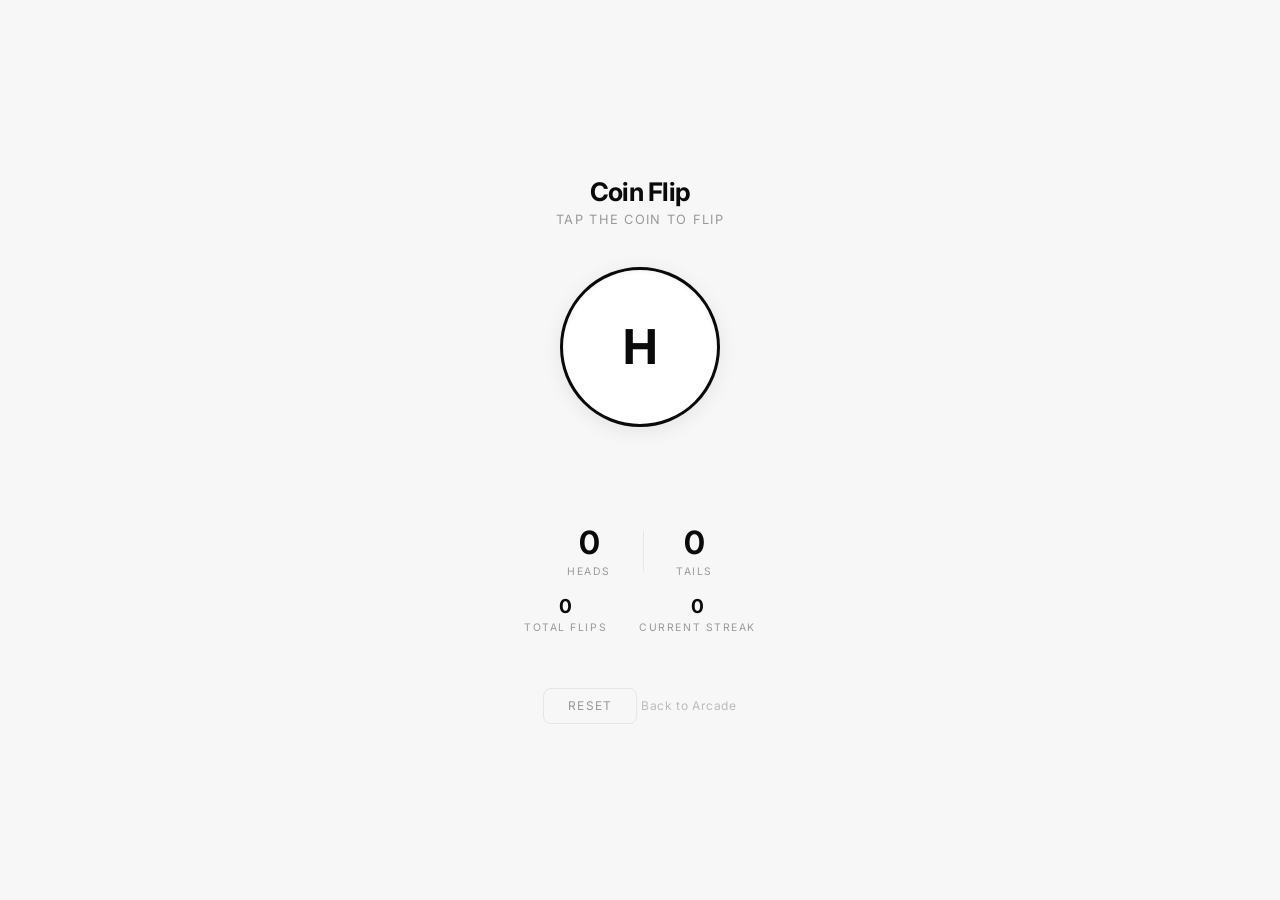
==== 11-coin-flip/index.html @ 0f212e0f "feat: add coin flip game, translate everything to English" ====
<!DOCTYPE html>
<html lang="en">
<head>
    <meta charset="UTF-8">
    <meta name="viewport" content="width=device-width, initial-scale=1.0">
    <meta name="apple-mobile-web-app-capable" content="yes">
    <meta name="apple-mobile-web-app-status-bar-style" content="default">
    <title>Coin Flip</title>
    <link rel="stylesheet" href="style.css">
</head>
<body>
    <div class="container">
        <h1>Coin Flip</h1>
        <p class="subtitle">Tap the coin to flip</p>

        <div class="coin-wrapper">
            <div class="coin" id="coin">
                <div class="coin-face coin-heads">H</div>
                <div class="coin-face coin-tails">T</div>
            </div>
        </div>

        <div class="result" id="result"></div>

        <div class="stats">
            <div class="stat">
                <div class="stat-value" id="headsCount">0</div>
                <div class="stat-label">Heads</div>
            </div>
            <div class="stat">
                <div class="stat-divider"></div>
            </div>
            <div class="stat">
                <div class="stat-value" id="tailsCount">0</div>
                <div class="stat-label">Tails</div>
            </div>
        </div>

        <div class="stats secondary">
            <div class="stat">
                <div class="stat-value small" id="totalFlips">0</div>
                <div class="stat-label">Total Flips</div>
            </div>
            <div class="stat">
                <div class="stat-value small" id="streak">0</div>
                <div class="stat-label">Current Streak</div>
            </div>
        </div>

        <button class="reset-btn" id="resetBtn">Reset</button>

        <a class="back-link" href="../">Back to Arcade</a>
    </div>
    <script src="game.js"></script>
</body>
</html>
---- 11-coin-flip/style.css ----
@import url('https://fonts.googleapis.com/css2?family=Inter:wght@400;500;600;700&display=swap');

* { margin: 0; padding: 0; box-sizing: border-box; }

body {
    font-family: 'Inter', -apple-system, sans-serif;
    background: #f7f7f7;
    color: #0a0a0a;
    min-height: 100vh;
    display: flex;
    align-items: center;
    justify-content: center;
    -webkit-tap-highlight-color: transparent;
    user-select: none;
}

.container {
    text-align: center;
    padding: 2rem 1.5rem;
    width: 100%;
    max-width: 400px;
}

h1 {
    font-size: 1.6rem;
    font-weight: 700;
    letter-spacing: -0.03em;
    color: #0a0a0a;
}

.subtitle {
    font-size: 0.8rem;
    color: #999;
    letter-spacing: 0.1em;
    text-transform: uppercase;
    margin-top: 0.3rem;
    margin-bottom: 2.5rem;
}

/* Coin */
.coin-wrapper {
    perspective: 800px;
    margin: 0 auto 2rem;
    width: 160px;
    height: 160px;
    cursor: pointer;
}

.coin {
    width: 160px;
    height: 160px;
    position: relative;
    transform-style: preserve-3d;
    transition: transform 0.1s;
}

.coin.flipping {
    animation: coinFlip 0.8s ease-out forwards;
}

.coin.flipping-tails {
    animation: coinFlipTails 0.8s ease-out forwards;
}

.coin-face {
    position: absolute;
    width: 100%;
    height: 100%;
    border-radius: 50%;
    display: flex;
    align-items: center;
    justify-content: center;
    font-size: 3rem;
    font-weight: 700;
    backface-visibility: hidden;
    border: 3px solid #0a0a0a;
}

.coin-heads {
    background: #ffffff;
    color: #0a0a0a;
    box-shadow:
        0 4px 20px rgba(0,0,0,0.08),
        inset 0 2px 4px rgba(0,0,0,0.04);
}

.coin-tails {
    background: #0a0a0a;
    color: #f7f7f7;
    transform: rotateY(180deg);
    box-shadow:
        0 4px 20px rgba(0,0,0,0.15);
}

@keyframes coinFlip {
    0%   { transform: rotateY(0deg) scale(1); }
    25%  { transform: rotateY(900deg) scale(1.1) translateY(-30px); }
    50%  { transform: rotateY(1440deg) scale(1.05) translateY(-15px); }
    100% { transform: rotateY(1800deg) scale(1) translateY(0); }
}

@keyframes coinFlipTails {
    0%   { transform: rotateY(0deg) scale(1); }
    25%  { transform: rotateY(900deg) scale(1.1) translateY(-30px); }
    50%  { transform: rotateY(1440deg) scale(1.05) translateY(-15px); }
    100% { transform: rotateY(1980deg) scale(1) translateY(0); }
}

/* Result text */
.result {
    font-size: 1.2rem;
    font-weight: 700;
    height: 2rem;
    letter-spacing: -0.02em;
    color: #0a0a0a;
    margin-bottom: 2rem;
    opacity: 0;
    transition: opacity 0.3s;
}

.result.show {
    opacity: 1;
}

/* Stats */
.stats {
    display: flex;
    justify-content: center;
    align-items: center;
    gap: 2rem;
    margin-bottom: 1rem;
}

.stats.secondary {
    margin-bottom: 2rem;
}

.stat { text-align: center; }

.stat-value {
    font-size: 2rem;
    font-weight: 700;
    color: #0a0a0a;
}

.stat-value.small {
    font-size: 1.2rem;
}

.stat-label {
    font-size: 0.65rem;
    color: #999;
    text-transform: uppercase;
    letter-spacing: 0.15em;
    margin-top: 0.2rem;
}

.stat-divider {
    width: 1px;
    height: 40px;
    background: #e6e6e6;
}

/* Reset button */
.reset-btn {
    background: none;
    border: 1px solid #e6e6e6;
    color: #999;
    font-family: 'Inter', sans-serif;
    font-size: 0.75rem;
    letter-spacing: 0.1em;
    text-transform: uppercase;
    padding: 0.6rem 1.5rem;
    border-radius: 8px;
    cursor: pointer;
    transition: all 0.2s;
}

.reset-btn:hover {
    border-color: #0a0a0a;
    color: #0a0a0a;
}

/* Back link */
.back-link {
    display: inline-block;
    margin-top: 2rem;
    font-size: 0.75rem;
    color: #bbb;
    text-decoration: none;
    letter-spacing: 0.05em;
    transition: color 0.2s;
}

.back-link:hover {
    color: #0a0a0a;
}

/* Shake animation for streaks */
@keyframes shake {
    0%, 100% { transform: translateX(0); }
    25% { transform: translateX(-3px); }
    75% { transform: translateX(3px); }
}

.streak-pop {
    animation: shake 0.3s ease;
}
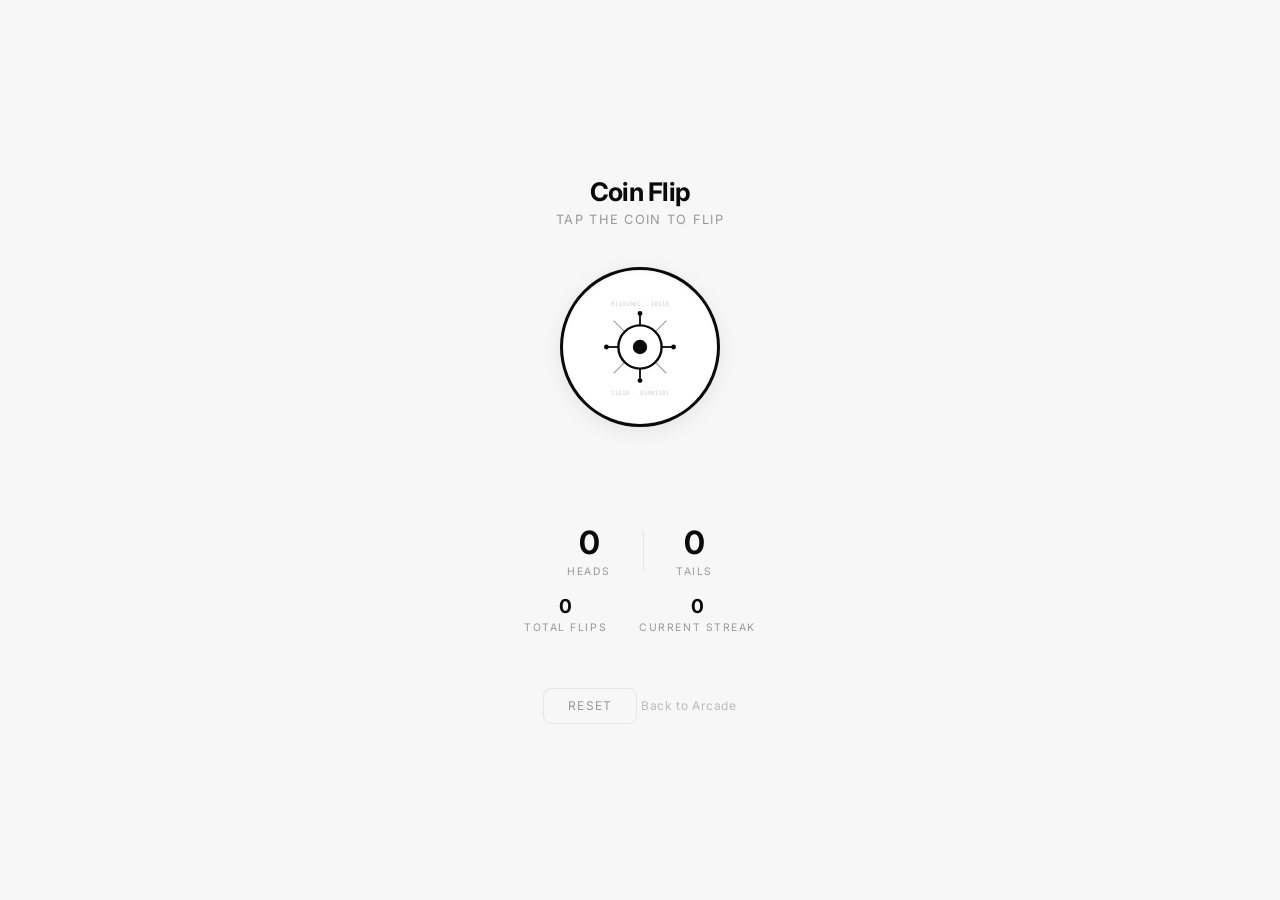
==== commit 213f4ecc: "feat: tech circuit & hexagon SVG symbols on coin faces" ====
--- a/11-coin-flip/index.html
+++ b/11-coin-flip/index.html
@@ -15,8 +15,51 @@
 
         <div class="coin-wrapper">
             <div class="coin" id="coin">
-                <div class="coin-face coin-heads">H</div>
-                <div class="coin-face coin-tails">T</div>
+                <div class="coin-face coin-heads">
+                    <svg class="coin-icon" viewBox="0 0 100 100" fill="none" xmlns="http://www.w3.org/2000/svg">
+                        <!-- Binary ring -->
+                        <text x="50" y="16" text-anchor="middle" font-size="5" fill="#d0d0d0" font-family="monospace">01101001 · 10110</text>
+                        <text x="50" y="90" text-anchor="middle" font-size="5" fill="#d0d0d0" font-family="monospace">11010 · 01001101</text>
+                        <!-- Circuit node -->
+                        <circle cx="50" cy="50" r="18" stroke="#0a0a0a" stroke-width="2" fill="none"/>
+                        <circle cx="50" cy="50" r="6" fill="#0a0a0a"/>
+                        <!-- Circuit lines -->
+                        <line x1="50" y1="32" x2="50" y2="22" stroke="#0a0a0a" stroke-width="1.5"/>
+                        <line x1="50" y1="68" x2="50" y2="78" stroke="#0a0a0a" stroke-width="1.5"/>
+                        <line x1="32" y1="50" x2="22" y2="50" stroke="#0a0a0a" stroke-width="1.5"/>
+                        <line x1="68" y1="50" x2="78" y2="50" stroke="#0a0a0a" stroke-width="1.5"/>
+                        <!-- Corner nodes -->
+                        <circle cx="50" cy="22" r="2" fill="#0a0a0a"/>
+                        <circle cx="50" cy="78" r="2" fill="#0a0a0a"/>
+                        <circle cx="22" cy="50" r="2" fill="#0a0a0a"/>
+                        <circle cx="78" cy="50" r="2" fill="#0a0a0a"/>
+                        <!-- Diagonal lines -->
+                        <line x1="37" y1="37" x2="28" y2="28" stroke="#0a0a0a" stroke-width="1" opacity="0.4"/>
+                        <line x1="63" y1="37" x2="72" y2="28" stroke="#0a0a0a" stroke-width="1" opacity="0.4"/>
+                        <line x1="37" y1="63" x2="28" y2="72" stroke="#0a0a0a" stroke-width="1" opacity="0.4"/>
+                        <line x1="63" y1="63" x2="72" y2="72" stroke="#0a0a0a" stroke-width="1" opacity="0.4"/>
+                    </svg>
+                </div>
+                <div class="coin-face coin-tails">
+                    <svg class="coin-icon" viewBox="0 0 100 100" fill="none" xmlns="http://www.w3.org/2000/svg">
+                        <!-- Binary ring -->
+                        <text x="50" y="16" text-anchor="middle" font-size="5" fill="#333" font-family="monospace">10010110 · 01101</text>
+                        <text x="50" y="90" text-anchor="middle" font-size="5" fill="#333" font-family="monospace">01011 · 10110010</text>
+                        <!-- Hexagon -->
+                        <polygon points="50,28 69,39 69,61 50,72 31,61 31,39" stroke="#f7f7f7" stroke-width="2" fill="none"/>
+                        <!-- Inner triangle -->
+                        <polygon points="50,36 61,55 39,55" stroke="#f7f7f7" stroke-width="1.5" fill="none"/>
+                        <!-- Center dot -->
+                        <circle cx="50" cy="49" r="3" fill="#f7f7f7"/>
+                        <!-- Outer connection lines -->
+                        <line x1="50" y1="28" x2="50" y2="20" stroke="#f7f7f7" stroke-width="1" opacity="0.5"/>
+                        <line x1="69" y1="39" x2="76" y2="35" stroke="#f7f7f7" stroke-width="1" opacity="0.5"/>
+                        <line x1="69" y1="61" x2="76" y2="65" stroke="#f7f7f7" stroke-width="1" opacity="0.5"/>
+                        <line x1="50" y1="72" x2="50" y2="80" stroke="#f7f7f7" stroke-width="1" opacity="0.5"/>
+                        <line x1="31" y1="61" x2="24" y2="65" stroke="#f7f7f7" stroke-width="1" opacity="0.5"/>
+                        <line x1="31" y1="39" x2="24" y2="35" stroke="#f7f7f7" stroke-width="1" opacity="0.5"/>
+                    </svg>
+                </div>
             </div>
         </div>
 
--- a/11-coin-flip/style.css
+++ b/11-coin-flip/style.css
@@ -60,6 +60,11 @@
 
 .coin.flipping-tails {
     animation: coinFlipTails 0.8s ease-out forwards;
+}
+
+.coin-icon {
+    width: 120px;
+    height: 120px;
 }
 
 .coin-face {
@@ -70,8 +75,6 @@
     display: flex;
     align-items: center;
     justify-content: center;
-    font-size: 3rem;
-    font-weight: 700;
     backface-visibility: hidden;
     border: 3px solid #0a0a0a;
 }
